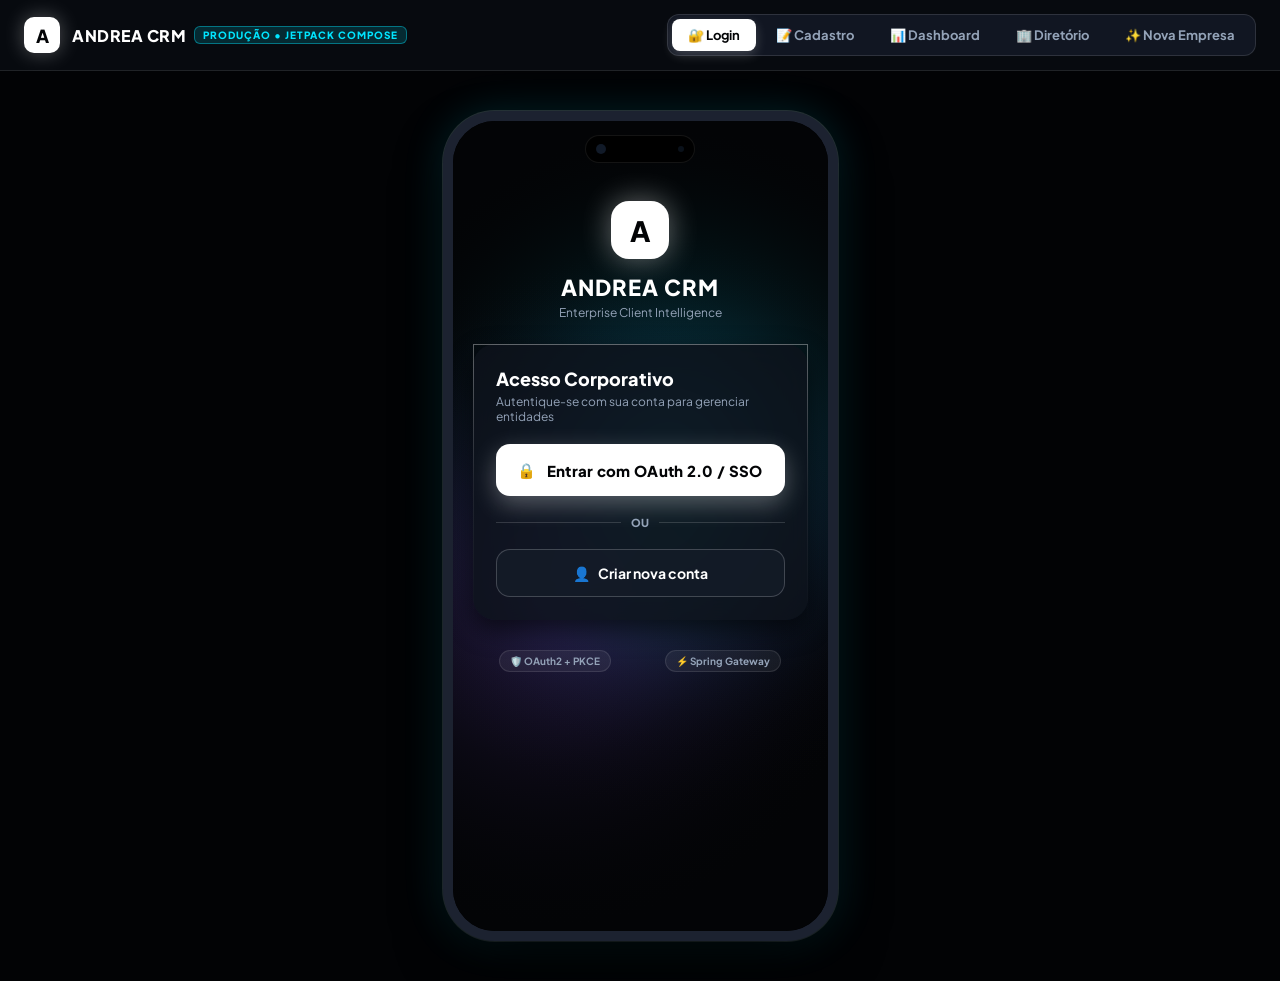
==== web-preview/index.html @ 2efd224f "feat: add automated 1-click backend orchestrators start-backend.bat and start-backend.ps1 and update" ====
<!DOCTYPE html>
<html lang="pt-BR">
<head>
  <meta charset="UTF-8">
  <meta name="viewport" content="width=device-width, initial-scale=1.0">
  <title>Andrea CRM - Live Mobile UI Preview</title>
  <meta name="description" content="Visualizador interativo de alta fidelidade do aplicativo Andrea CRM Android com fundo aurora animado e estética preto e branco.">
  <link rel="preconnect" href="https://fonts.googleapis.com">
  <link rel="preconnect" href="https://fonts.gstatic.com" crossorigin>
  <link href="https://fonts.googleapis.com/css2?family=Plus+Jakarta+Sans:wght@300;400;500;600;700;800&family=JetBrains+Mono:wght@400;500;600&display=swap" rel="stylesheet">
  <style>
    :root {
      --jet-black: #030406;
      --pitch-dark: #080b10;
      --dark-glass: rgba(14, 19, 28, 0.82);
      --dark-glass-elevated: #151c28;
      --dark-glass-highlight: #1f293b;
      
      --pure-white: #ffffff;
      --pearl-white: #f8fafc;
      --silver-muted: #94a3b8;
      --dark-muted: #64748b;
      
      --aurora-cyan: #00e5ff;
      --aurora-violet: #8b5cf6;
      --aurora-indigo: #6366f1;
      --aurora-emerald: #10b981;
      --aurora-rose: #f43f5e;
      --aurora-amber: #f59e0b;
      
      --specular-border: linear-gradient(180deg, rgba(255, 255, 255, 0.35) 0%, rgba(255, 255, 255, 0.08) 50%, transparent 100%);
      --specular-subtle: linear-gradient(180deg, rgba(255, 255, 255, 0.20) 0%, rgba(255, 255, 255, 0.04) 50%, transparent 100%);
    }

    * {
      box-sizing: border-box;
      margin: 0;
      padding: 0;
      font-family: 'Plus Jakarta Sans', sans-serif;
      -webkit-font-smoothing: antialiased;
    }

    body {
      background: #020305;
      color: var(--pure-white);
      min-height: 100vh;
      display: flex;
      flex-direction: column;
      align-items: center;
      justify-content: flex-start;
      overflow-x: hidden;
    }

    /* Top Studio Bar */
    header.studio-header {
      width: 100%;
      background: rgba(8, 11, 16, 0.95);
      backdrop-filter: blur(20px);
      border-bottom: 1px solid rgba(255, 255, 255, 0.1);
      padding: 14px 24px;
      display: flex;
      align-items: center;
      justify-content: space-between;
      position: sticky;
      top: 0;
      z-index: 100;
    }

    .studio-brand {
      display: flex;
      align-items: center;
      gap: 12px;
    }

    .brand-icon {
      width: 36px;
      height: 36px;
      background: var(--pure-white);
      border-radius: 10px;
      display: flex;
      align-items: center;
      justify-content: center;
      color: var(--jet-black);
      font-weight: 900;
      font-size: 18px;
      box-shadow: 0 0 20px rgba(255, 255, 255, 0.3);
    }

    .brand-title {
      font-size: 16px;
      font-weight: 800;
      letter-spacing: 0.5px;
    }

    .brand-badge {
      background: rgba(0, 229, 255, 0.15);
      border: 1px solid rgba(0, 229, 255, 0.4);
      color: var(--aurora-cyan);
      font-size: 10px;
      font-weight: 800;
      padding: 2px 8px;
      border-radius: 6px;
      letter-spacing: 1px;
    }

    /* Screen Selector Navigation */
    .screen-nav {
      display: flex;
      background: #111622;
      border: 1px solid rgba(255, 255, 255, 0.12);
      border-radius: 12px;
      padding: 4px;
      gap: 4px;
    }

    .screen-nav button {
      background: transparent;
      border: none;
      color: var(--silver-muted);
      padding: 8px 16px;
      font-size: 13px;
      font-weight: 700;
      border-radius: 8px;
      cursor: pointer;
      transition: all 0.2s ease;
      display: flex;
      align-items: center;
      gap: 6px;
    }

    .screen-nav button:hover {
      color: var(--pure-white);
      background: rgba(255, 255, 255, 0.05);
    }

    .screen-nav button.active {
      background: var(--pure-white);
      color: var(--jet-black);
      box-shadow: 0 4px 12px rgba(255, 255, 255, 0.2);
    }

    /* Main Showcase Canvas */
    main.stage-container {
      flex: 1;
      width: 100%;
      display: flex;
      align-items: center;
      justify-content: center;
      padding: 40px 20px;
      position: relative;
    }

    /* Phone Device Frame */
    .device-mockup {
      width: 395px;
      height: 830px;
      background: #000000;
      border-radius: 52px;
      border: 10px solid #1c2230;
      box-shadow: 0 25px 60px -15px rgba(0, 0, 0, 0.9), 0 0 0 1px rgba(255, 255, 255, 0.15), 0 0 40px rgba(0, 229, 255, 0.15);
      position: relative;
      overflow: hidden;
      display: flex;
      flex-direction: column;
    }

    /* Dynamic Island Notch */
    .device-notch {
      position: absolute;
      top: 14px;
      left: 50%;
      transform: translateX(-50%);
      width: 110px;
      height: 28px;
      background: #000000;
      border-radius: 20px;
      z-index: 50;
      display: flex;
      align-items: center;
      justify-content: space-between;
      padding: 0 10px;
      border: 1px solid rgba(255, 255, 255, 0.08);
    }

    .notch-camera {
      width: 10px;
      height: 10px;
      border-radius: 50%;
      background: #111a28;
    }

    .notch-sensor {
      width: 6px;
      height: 6px;
      border-radius: 50%;
      background: #0a111a;
    }

    /* Device Canvas Viewport */
    .viewport {
      flex: 1;
      position: relative;
      overflow: hidden;
      display: flex;
      flex-direction: column;
    }

    /* Animated Aurora Background Canvas */
    canvas#aurora-canvas {
      position: absolute;
      top: 0;
      left: 0;
      width: 100%;
      height: 100%;
      z-index: 1;
      pointer-events: none;
    }

    /* App Screens Container */
    .app-screen {
      position: absolute;
      top: 0;
      left: 0;
      width: 100%;
      height: 100%;
      padding: 50px 20px 20px 20px;
      overflow-y: auto;
      z-index: 10;
      display: none;
      flex-direction: column;
      animation: fadeIn 0.3s cubic-bezier(0.16, 1, 0.3, 1);
    }

    .app-screen.active {
      display: flex;
    }

    @keyframes fadeIn {
      from { opacity: 0; transform: scale(0.98); }
      to { opacity: 1; transform: scale(1); }
    }

    /* Custom Glass Cards */
    .luxury-glass-card {
      background: var(--dark-glass);
      backdrop-filter: blur(16px);
      border-radius: 22px;
      border: 1px solid transparent;
      border-image: var(--specular-border) 1;
      border-style: solid;
      border-width: 1px;
      padding: 22px;
      box-shadow: 0 10px 25px rgba(0, 0, 0, 0.6);
      margin-bottom: 16px;
      position: relative;
    }

    /* Modern Buttons */
    .btn-primary {
      width: 100%;
      height: 52px;
      background: var(--pure-white);
      color: var(--jet-black);
      border: none;
      border-radius: 14px;
      font-size: 15px;
      font-weight: 900;
      letter-spacing: 0.3px;
      display: flex;
      align-items: center;
      justify-content: center;
      gap: 10px;
      cursor: pointer;
      box-shadow: 0 8px 25px rgba(255, 255, 255, 0.3);
      transition: all 0.2s ease;
    }

    .btn-primary:hover {
      transform: translateY(-2px);
      box-shadow: 0 12px 30px rgba(255, 255, 255, 0.45);
    }

    .btn-primary:active {
      transform: translateY(1px);
    }

    .btn-outline {
      width: 100%;
      height: 48px;
      background: rgba(21, 28, 40, 0.8);
      color: var(--pure-white);
      border: 1px solid rgba(255, 255, 255, 0.2);
      border-radius: 14px;
      font-size: 14px;
      font-weight: 700;
      display: flex;
      align-items: center;
      justify-content: center;
      gap: 8px;
      cursor: pointer;
      transition: all 0.2s ease;
    }

    .btn-outline:hover {
      background: rgba(30, 40, 58, 0.95);
      border-color: rgba(255, 255, 255, 0.4);
    }

    /* Inputs */
    .input-group {
      margin-bottom: 16px;
      width: 100%;
    }

    .input-label {
      font-size: 12px;
      font-weight: 700;
      color: var(--silver-muted);
      margin-bottom: 6px;
      display: block;
    }

    .input-field {
      width: 100%;
      height: 48px;
      background: rgba(21, 28, 40, 0.9);
      border: 1px solid rgba(255, 255, 255, 0.15);
      border-radius: 12px;
      padding: 0 16px;
      color: var(--pure-white);
      font-size: 14px;
      font-weight: 500;
      outline: none;
      transition: all 0.2s;
    }

    .input-field:focus {
      border-color: var(--pure-white);
      box-shadow: 0 0 15px rgba(255, 255, 255, 0.15);
    }

    /* Live Corporate Pass Hologram */
    .corporate-pass-card {
      background: linear-gradient(135deg, #18202f 0%, #0a0e17 50%, #101724 100%);
      border: 1px solid rgba(255, 255, 255, 0.3);
      border-radius: 22px;
      padding: 22px;
      box-shadow: 0 16px 35px rgba(0, 0, 0, 0.7);
      margin-bottom: 20px;
    }

    .pass-header {
      display: flex;
      justify-content: space-between;
      align-items: center;
      margin-bottom: 18px;
    }

    .pass-avatar {
      width: 38px;
      height: 38px;
      background: var(--pure-white);
      border-radius: 10px;
      display: flex;
      align-items: center;
      justify-content: center;
      color: var(--jet-black);
      font-weight: 900;
      font-size: 18px;
    }

    .pass-tag {
      font-size: 10px;
      font-weight: 900;
      letter-spacing: 1.5px;
      color: var(--pure-white);
    }

    .pass-status {
      font-size: 9px;
      color: var(--aurora-emerald);
      font-weight: 700;
    }

    .pass-name {
      font-size: 20px;
      font-weight: 900;
      color: var(--pure-white);
      margin-bottom: 8px;
      white-space: nowrap;
      overflow: hidden;
      text-overflow: ellipsis;
    }

    .pass-meta {
      display: flex;
      justify-content: space-between;
      font-size: 12px;
      font-family: 'JetBrains Mono', monospace;
      color: var(--silver-muted);
    }

    /* Pipeline Widget */
    .pipeline-bar {
      display: flex;
      gap: 3px;
      height: 8px;
      border-radius: 4px;
      overflow: hidden;
      margin: 12px 0;
    }

    .bar-seg { height: 100%; border-radius: 2px; }
    .seg-1 { flex: 35; background: var(--aurora-cyan); }
    .seg-2 { flex: 25; background: var(--aurora-indigo); }
    .seg-3 { flex: 20; background: var(--aurora-violet); }
    .seg-4 { flex: 20; background: var(--aurora-emerald); }

    /* Activity Chart Bars */
    .chart-row {
      display: flex;
      align-items: flex-end;
      justify-content: space-between;
      height: 60px;
      margin-top: 14px;
    }

    .chart-col {
      display: flex;
      flex-direction: column;
      align-items: center;
      gap: 4px;
      flex: 1;
    }

    .chart-bar {
      width: 18px;
      background: linear-gradient(180deg, rgba(255, 255, 255, 0.5) 0%, rgba(255, 255, 255, 0.12) 100%);
      border-radius: 4px 4px 0 0;
      transition: height 0.4s ease;
    }

    .chart-bar.highlight {
      background: var(--pure-white);
      box-shadow: 0 0 10px rgba(255, 255, 255, 0.4);
    }

    .chart-day {
      font-size: 10px;
      color: var(--silver-muted);
    }

    /* Company List Card Item */
    .company-card-item {
      background: var(--dark-glass);
      border: 1px solid rgba(255, 255, 255, 0.18);
      border-radius: 18px;
      padding: 16px;
      margin-bottom: 12px;
      display: flex;
      align-items: flex-start;
      gap: 14px;
      cursor: pointer;
      transition: all 0.2s ease;
    }

    .company-card-item:hover {
      border-color: var(--pure-white);
      transform: translateY(-2px);
    }

    .company-avatar-box {
      width: 44px;
      height: 44px;
      background: var(--pure-white);
      border-radius: 12px;
      display: flex;
      align-items: center;
      justify-content: center;
      color: var(--jet-black);
      font-weight: 900;
      font-size: 18px;
      flex-shrink: 0;
    }

    .company-info { flex: 1; }
    .company-name { font-size: 15px; font-weight: 800; color: var(--pure-white); margin-bottom: 4px; display: flex; align-items: center; gap: 6px; }
    .status-dot { width: 7px; height: 7px; background: var(--aurora-emerald); border-radius: 50%; display: inline-block; box-shadow: 0 0 6px var(--aurora-emerald); }
    .category-chip { display: inline-block; background: #1a2233; border: 1px solid rgba(255, 255, 255, 0.15); color: var(--pure-white); font-size: 11px; font-weight: 700; padding: 2px 8px; border-radius: 6px; margin-bottom: 6px; }
    .company-meta-line { font-size: 12px; color: var(--silver-muted); display: flex; align-items: center; gap: 6px; margin-top: 2px; }

    /* Category Filter Chips Ribbon */
    .chips-ribbon {
      display: flex;
      gap: 8px;
      overflow-x: auto;
      padding-bottom: 8px;
      margin-bottom: 14px;
      scrollbar-width: none;
    }

    .chips-ribbon::-webkit-scrollbar { display: none; }

    .filter-chip {
      background: rgba(21, 28, 40, 0.85);
      border: 1px solid rgba(255, 255, 255, 0.15);
      color: var(--pure-white);
      padding: 6px 14px;
      border-radius: 10px;
      font-size: 12px;
      font-weight: 700;
      white-space: nowrap;
      cursor: pointer;
      transition: all 0.2s;
    }

    .filter-chip.active {
      background: var(--pure-white);
      color: var(--jet-black);
      border-color: var(--pure-white);
      font-weight: 900;
    }

    /* Floating Extended FAB */
    .extended-fab {
      position: absolute;
      bottom: 24px;
      right: 20px;
      background: var(--pure-white);
      color: var(--jet-black);
      border: 1px solid var(--pure-white);
      border-radius: 20px;
      padding: 12px 20px;
      font-size: 14px;
      font-weight: 900;
      display: flex;
      align-items: center;
      gap: 8px;
      box-shadow: 0 10px 25px rgba(255, 255, 255, 0.4);
      cursor: pointer;
      z-index: 40;
      transition: all 0.2s ease;
    }

    .extended-fab:hover {
      transform: scale(1.04);
      box-shadow: 0 14px 30px rgba(255, 255, 255, 0.55);
    }
  </style>
</head>
<body>

  <!-- Top Studio Bar -->
  <header class="studio-header">
    <div class="studio-brand">
      <div class="brand-icon">A</div>
      <div>
        <div style="display: flex; align-items: center; gap: 8px;">
          <h1 class="brand-title">ANDREA CRM</h1>
          <span class="brand-badge">PRODUÇÃO • JETPACK COMPOSE</span>
        </div>
      </div>
    </div>

    <!-- Screen Navigation Switcher -->
    <nav class="screen-nav" aria-label="Seletor de Telas">
      <button class="active" onclick="switchScreen('login')">🔐 Login</button>
      <button onclick="switchScreen('register')">📝 Cadastro</button>
      <button onclick="switchScreen('home')">📊 Dashboard</button>
      <button onclick="switchScreen('companies')">🏢 Diretório</button>
      <button onclick="switchScreen('form')">✨ Nova Empresa</button>
    </nav>
  </header>

  <!-- Main Stage with Device Mockup -->
  <main class="stage-container">
    <div class="device-mockup">
      <!-- Notch -->
      <div class="device-notch">
        <div class="notch-camera"></div>
        <div class="notch-sensor"></div>
      </div>

      <!-- Viewport with Animated Aurora -->
      <div class="viewport">
        <!-- Live WebGL/Canvas Aurora -->
        <canvas id="aurora-canvas"></canvas>

        <!-- Screen 1: Login -->
        <div id="screen-login" class="app-screen active">
          <div style="text-align: center; margin: 30px 0 24px 0;">
            <div style="width: 58px; height: 58px; background: var(--pure-white); border-radius: 18px; margin: 0 auto 14px; display: flex; align-items: center; justify-content: center; color: var(--jet-black); font-size: 28px; font-weight: 900; box-shadow: 0 0 30px rgba(255,255,255,0.4);">A</div>
            <h2 style="font-size: 22px; font-weight: 900; letter-spacing: 1px;">ANDREA CRM</h2>
            <p style="font-size: 12px; color: var(--silver-muted); margin-top: 4px;">Enterprise Client Intelligence</p>
          </div>

          <div class="luxury-glass-card">
            <h3 style="font-size: 18px; font-weight: 900; margin-bottom: 4px;">Acesso Corporativo</h3>
            <p style="font-size: 12px; color: var(--silver-muted); margin-bottom: 20px;">Autentique-se com sua conta para gerenciar entidades</p>

            <button class="btn-primary" onclick="switchScreen('home')">
              <span>🔒</span> Entrar com OAuth 2.0 / SSO
            </button>

            <div style="display: flex; align-items: center; gap: 10px; margin: 20px 0;">
              <div style="flex: 1; height: 1px; background: rgba(255,255,255,0.15);"></div>
              <span style="font-size: 11px; color: var(--silver-muted); font-weight: 800;">OU</span>
              <div style="flex: 1; height: 1px; background: rgba(255,255,255,0.15);"></div>
            </div>

            <button class="btn-outline" onclick="switchScreen('register')">
              <span>👤</span> Criar nova conta
            </button>
          </div>

          <div style="display: flex; justify-content: space-around; margin-top: 14px;">
            <span style="font-size: 10px; font-weight: 700; color: var(--silver-muted); background: rgba(255,255,255,0.06); padding: 4px 10px; border-radius: 20px; border: 1px solid rgba(255,255,255,0.1);">🛡️ OAuth2 + PKCE</span>
            <span style="font-size: 10px; font-weight: 700; color: var(--silver-muted); background: rgba(255,255,255,0.06); padding: 4px 10px; border-radius: 20px; border: 1px solid rgba(255,255,255,0.1);">⚡ Spring Gateway</span>
          </div>
        </div>

        <!-- Screen 2: Register -->
        <div id="screen-register" class="app-screen">
          <button onclick="switchScreen('login')" style="background: none; border: none; color: var(--pure-white); font-size: 14px; font-weight: 700; cursor: pointer; margin-bottom: 12px; display: flex; align-items: center; gap: 6px;">
            ← Voltar ao Login
          </button>

          <div class="luxury-glass-card">
            <h3 style="font-size: 18px; font-weight: 900; margin-bottom: 4px;">Criar Nova Conta</h3>
            <p style="font-size: 12px; color: var(--silver-muted); margin-bottom: 20px;">Informe seus dados de acesso corporativo</p>

            <div class="input-group">
              <label class="input-label">E-MAIL CORPORATIVO</label>
              <input type="email" class="input-field" placeholder="nome@empresa.com.br" value="diretor@andrea.com">
            </div>

            <div class="input-group">
              <label class="input-label">SENHA</label>
              <input type="password" class="input-field" placeholder="••••••••" value="password123">
            </div>

            <div class="input-group">
              <label class="input-label">CONFIRMAR SENHA</label>
              <input type="password" class="input-field" placeholder="••••••••" value="password123">
            </div>

            <button class="btn-primary" style="margin-top: 10px;" onclick="switchScreen('home')">
              <span>✓</span> Concluir Cadastro
            </button>
          </div>
        </div>

        <!-- Screen 3: Home / Dashboard -->
        <div id="screen-home" class="app-screen">
          <div style="display: flex; justify-content: space-between; align-items: center; margin-bottom: 18px;">
            <div style="background: rgba(21, 28, 40, 0.9); border: 1px solid rgba(255,255,255,0.25); padding: 5px 12px; border-radius: 10px; display: flex; align-items: center; gap: 8px;">
              <span class="status-dot"></span>
              <span style="font-size: 11px; font-weight: 900; letter-spacing: 1px;">ANDREA CRM • COMMAND</span>
            </div>
            <button onclick="switchScreen('login')" style="background: none; border: none; color: var(--aurora-rose); font-size: 16px; cursor: pointer;">🚪</button>
          </div>

          <div style="display: flex; justify-content: space-between; align-items: center; margin-bottom: 16px;">
            <div>
              <h2 style="font-size: 22px; font-weight: 900;">Painel Executivo</h2>
              <p style="font-size: 12px; color: var(--silver-muted);">Gestão de pipeline e clientes corporativos</p>
            </div>
            <div style="width: 44px; height: 44px; background: var(--pure-white); border-radius: 50%; display: flex; align-items: center; justify-content: center; color: var(--jet-black); font-weight: 900; font-size: 18px; box-shadow: 0 4px 15px rgba(255,255,255,0.3);">H</div>
          </div>

          <!-- Pipeline Card -->
          <div class="luxury-glass-card">
            <div style="display: flex; justify-content: space-between; align-items: center;">
              <span style="font-size: 11px; font-weight: 900; letter-spacing: 1.5px;">PIPELINE DE VENDAS</span>
              <span style="background: rgba(16, 185, 129, 0.15); border: 1px solid rgba(16, 185, 129, 0.4); color: var(--aurora-emerald); font-size: 11px; font-weight: 900; padding: 2px 8px; border-radius: 20px;">12 ativas</span>
            </div>

            <div class="pipeline-bar">
              <div class="bar-seg seg-1"></div>
              <div class="bar-seg seg-2"></div>
              <div class="bar-seg seg-3"></div>
              <div class="bar-seg seg-4"></div>
            </div>

            <div style="display: flex; justify-content: space-between; font-size: 10px; color: var(--silver-muted);">
              <span>● Leads</span>
              <span>● Propostas</span>
              <span>● Negociação</span>
              <span>● Fechado</span>
            </div>
          </div>

          <!-- Weekly Activity Chart -->
          <div class="luxury-glass-card">
            <div style="display: flex; justify-content: space-between; align-items: center;">
              <span style="font-size: 11px; font-weight: 900; letter-spacing: 1.5px;">ATIVIDADE EM TEMPO REAL</span>
              <span style="color: var(--aurora-emerald); font-size: 11px; font-weight: 800;">+28% esta semana</span>
            </div>

            <div class="chart-row">
              <div class="chart-col"><div class="chart-bar" style="height: 18px;"></div><span class="chart-day">Seg</span></div>
              <div class="chart-col"><div class="chart-bar" style="height: 32px;"></div><span class="chart-day">Ter</span></div>
              <div class="chart-col"><div class="chart-bar" style="height: 24px;"></div><span class="chart-day">Qua</span></div>
              <div class="chart-col"><div class="chart-bar" style="height: 44px;"></div><span class="chart-day">Qui</span></div>
              <div class="chart-col"><div class="chart-bar" style="height: 28px;"></div><span class="chart-day">Sex</span></div>
              <div class="chart-col"><div class="chart-bar" style="height: 38px;"></div><span class="chart-day">Sab</span></div>
              <div class="chart-col"><div class="chart-bar highlight" style="height: 48px;"></div><span class="chart-day">Dom</span></div>
            </div>
          </div>

          <!-- Primary Direct Access -->
          <button class="btn-primary" style="margin: 6px 0 16px 0;" onclick="switchScreen('companies')">
            <span>🏢</span> Acessar Diretório de Empresas
          </button>
        </div>

        <!-- Screen 4: Companies Directory -->
        <div id="screen-companies" class="app-screen">
          <div style="display: flex; justify-content: space-between; align-items: center; margin-bottom: 12px;">
            <button onclick="switchScreen('home')" style="background: none; border: none; color: var(--pure-white); font-size: 16px; cursor: pointer;">←</button>
            <h2 style="font-size: 18px; font-weight: 900;">Diretório de Contas</h2>
            <span style="background: var(--pure-white); color: var(--jet-black); font-size: 10px; font-weight: 900; padding: 3px 8px; border-radius: 6px;">4 ENTIDADES</span>
          </div>

          <input type="text" id="search-input" class="input-field" placeholder="Buscar por razão social ou setor..." onkeyup="filterCompanies(this.value)" style="margin-bottom: 12px;">

          <!-- Category Chips Ribbon -->
          <div class="chips-ribbon">
            <button class="filter-chip active" onclick="setCategory(this, 'Todas')">Todas</button>
            <button class="filter-chip" onclick="setCategory(this, 'Tecnologia')">Tecnologia</button>
            <button class="filter-chip" onclick="setCategory(this, 'Financeiro')">Financeiro</button>
            <button class="filter-chip" onclick="setCategory(this, 'Saúde')">Saúde</button>
            <button class="filter-chip" onclick="setCategory(this, 'Consultoria')">Consultoria</button>
          </div>

          <!-- List Container -->
          <div id="companies-list" style="padding-bottom: 70px;">
            <!-- Rendered by JS -->
          </div>

          <button class="extended-fab" onclick="switchScreen('form')">
            <span>+</span> Nova Empresa
          </button>
        </div>

        <!-- Screen 5: Create / Edit Company Form -->
        <div id="screen-form" class="app-screen">
          <div style="display: flex; justify-content: space-between; align-items: center; margin-bottom: 16px;">
            <button onclick="switchScreen('companies')" style="background: none; border: none; color: var(--pure-white); font-size: 16px; cursor: pointer;">←</button>
            <h2 style="font-size: 18px; font-weight: 900;">Nova Entidade</h2>
            <div style="width: 20px;"></div>
          </div>

          <!-- Live Hologram Pass -->
          <div class="corporate-pass-card">
            <div class="pass-header">
              <div style="display: flex; align-items: center; gap: 10px;">
                <div class="pass-avatar" id="live-avatar">A</div>
                <div>
                  <div class="pass-tag">CORPORATE PASS</div>
                  <div class="pass-status">● ENTIDADE AUTENTICADA</div>
                </div>
              </div>
              <span style="font-size: 20px; color: var(--pure-white);">✓</span>
            </div>

            <div class="pass-name" id="live-name">Acme Inovações Globais</div>
            <div class="pass-meta">
              <span id="live-cnpj">CNPJ: 12.345.678/0001-99</span>
              <span id="live-area" style="background: rgba(255,255,255,0.15); padding: 2px 8px; border-radius: 4px; color: var(--pure-white);">Tecnologia</span>
            </div>
          </div>

          <!-- Form Fields -->
          <div class="luxury-glass-card">
            <div class="input-group">
              <label class="input-label">RAZÃO SOCIAL *</label>
              <input type="text" id="form-name" class="input-field" value="Acme Inovações Globais" oninput="updateLivePass()">
            </div>

            <div class="input-group">
              <label class="input-label">CNPJ (OPCIONAL)</label>
              <input type="text" id="form-cnpj" class="input-field" value="12.345.678/0001-99" oninput="updateLivePass()">
            </div>

            <div class="input-group">
              <label class="input-label">ÁREA DE ATUAÇÃO</label>
              <input type="text" id="form-area" class="input-field" value="Tecnologia" oninput="updateLivePass()">
            </div>

            <div class="input-group">
              <label class="input-label">E-MAIL CORPORATIVO</label>
              <input type="email" id="form-email" class="input-field" value="enterprise@acme.com">
            </div>

            <div class="input-group">
              <label class="input-label">TELEFONE</label>
              <input type="tel" id="form-phone" class="input-field" value="(11) 9988-7766">
            </div>

            <button class="btn-primary" style="margin-top: 10px;" onclick="saveCompany()">
              <span>✓</span> Cadastrar Empresa
            </button>
          </div>
        </div>

      </div>
    </div>
  </main>

  <script>
    // Mock Data
    let companies = [
      { id: 1, name: "Acme Inovações Corporativas", area: "Tecnologia", email: "contato@acme.com", phone: "(11) 9988-7766" },
      { id: 2, name: "Beta Capital Asset Management", area: "Financeiro", email: "invest@betacapital.com", phone: "(11) 3322-1100" },
      { id: 3, name: "Gamma Health Solutions", area: "Saúde", email: "atendimento@gammasaude.com.br", phone: "(11) 94433-2211" },
      { id: 4, name: "Delta Strategic Advisory", area: "Consultoria", email: "projetos@deltaconsultoria.com", phone: "(11) 91122-3344" }
    ];

    let currentCategory = "Todas";

    function renderCompanies() {
      const container = document.getElementById('companies-list');
      const query = document.getElementById('search-input') ? document.getElementById('search-input').value.toLowerCase() : '';
      
      const filtered = companies.filter(c => {
        const matchesQuery = !query || c.name.toLowerCase().includes(query) || (c.area && c.area.toLowerCase().includes(query));
        const matchesCat = currentCategory === "Todas" || (c.area && c.area.toLowerCase() === currentCategory.toLowerCase());
        return matchesQuery && matchesCat;
      });

      if (filtered.length === 0) {
        container.innerHTML = `
          <div style="text-align: center; padding: 40px 20px; color: var(--silver-muted);">
            <div style="font-size: 32px; margin-bottom: 10px;">🔍</div>
            <div style="font-weight: 800; color: var(--pure-white);">Nenhuma entidade encontrada</div>
            <div style="font-size: 12px; margin-top: 4px;">Tente ajustar o termo de pesquisa</div>
          </div>
        `;
        return;
      }

      container.innerHTML = filtered.map(c => `
        <div class="company-card-item" onclick="editCompany(${c.id})">
          <div class="company-avatar-box">${c.name.charAt(0).toUpperCase()}</div>
          <div class="company-info">
            <div class="company-name">
              <span>${c.name}</span>
              <span class="status-dot"></span>
            </div>
            ${c.area ? `<span class="category-chip">${c.area}</span>` : ''}
            ${c.email ? `<div class="company-meta-line">✉️ ${c.email}</div>` : ''}
            ${c.phone ? `<div class="company-meta-line">📞 ${c.phone}</div>` : ''}
          </div>
        </div>
      `).join('');
    }

    function switchScreen(screenName) {
      document.querySelectorAll('.app-screen').forEach(s => s.classList.remove('active'));
      const target = document.getElementById('screen-' + screenName);
      if (target) target.classList.add('active');

      document.querySelectorAll('.screen-nav button').forEach(b => {
        b.classList.remove('active');
        if (b.innerText.toLowerCase().includes(screenName)) b.classList.add('active');
      });

      if (screenName === 'companies') renderCompanies();
    }

    function setCategory(el, category) {
      document.querySelectorAll('.filter-chip').forEach(c => c.classList.remove('active'));
      el.classList.add('active');
      currentCategory = category;
      renderCompanies();
    }

    function filterCompanies(val) {
      renderCompanies();
    }

    function updateLivePass() {
      const name = document.getElementById('form-name').value || "Nome da Empresa";
      const cnpj = document.getElementById('form-cnpj').value || "Não informado";
      const area = document.getElementById('form-area').value || "Geral";

      document.getElementById('live-name').innerText = name;
      document.getElementById('live-avatar').innerText = name.charAt(0).toUpperCase();
      document.getElementById('live-cnpj').innerText = "CNPJ: " + cnpj;
      document.getElementById('live-area').innerText = area;
    }

    function saveCompany() {
      const name = document.getElementById('form-name').value;
      const area = document.getElementById('form-area').value;
      const email = document.getElementById('form-email').value;
      const phone = document.getElementById('form-phone').value;

      if (!name) return alert('Por favor informe a razão social');

      companies.unshift({
        id: Date.now(),
        name,
        area,
        email,
        phone
      });

      switchScreen('companies');
    }

    // --- GPU Aurora Canvas Shader Animation ---
    const canvas = document.getElementById('aurora-canvas');
    const ctx = canvas.getContext('2d');

    function resizeCanvas() {
      canvas.width = canvas.parentElement.offsetWidth;
      canvas.height = canvas.parentElement.offsetHeight;
    }
    window.addEventListener('resize', resizeCanvas);
    resizeCanvas();

    let time = 0;
    function renderAurora() {
      time += 0.008;
      const w = canvas.width;
      const h = canvas.height;

      ctx.fillStyle = '#030406';
      ctx.fillRect(0, 0, w, h);

      // Orb 1: Cyan
      const x1 = w * (0.2 + 0.6 * (Math.sin(time) * 0.5 + 0.5));
      const y1 = h * (0.15 + 0.25 * (Math.cos(time * 0.8) * 0.5 + 0.5));
      const grad1 = ctx.createRadialGradient(x1, y1, 0, x1, y1, w * 0.85);
      grad1.addColorStop(0, 'rgba(0, 229, 255, 0.24)');
      grad1.addColorStop(0.5, 'rgba(0, 229, 255, 0.08)');
      grad1.addColorStop(1, 'transparent');
      ctx.fillStyle = grad1;
      ctx.beginPath();
      ctx.arc(x1, y1, w * 0.85, 0, Math.PI * 2);
      ctx.fill();

      // Orb 2: Violet
      const x2 = w * (0.8 - 0.55 * (Math.cos(time * 0.7) * 0.5 + 0.5));
      const y2 = h * (0.4 + 0.3 * (Math.sin(time * 0.9) * 0.5 + 0.5));
      const grad2 = ctx.createRadialGradient(x2, y2, 0, x2, y2, w * 0.9);
      grad2.addColorStop(0, 'rgba(139, 92, 246, 0.22)');
      grad2.addColorStop(0.5, 'rgba(139, 92, 246, 0.06)');
      grad2.addColorStop(1, 'transparent');
      ctx.fillStyle = grad2;
      ctx.beginPath();
      ctx.arc(x2, y2, w * 0.9, 0, Math.PI * 2);
      ctx.fill();

      // Orb 3: Emerald
      const x3 = w * (0.3 + 0.45 * (Math.sin(time * 0.6) * 0.5 + 0.5));
      const y3 = h * (0.75 - 0.25 * (Math.cos(time * 0.5) * 0.5 + 0.5));
      const grad3 = ctx.createRadialGradient(x3, y3, 0, x3, y3, w * 0.8);
      grad3.addColorStop(0, 'rgba(16, 185, 129, 0.18)');
      grad3.addColorStop(0.5, 'rgba(99, 102, 241, 0.06)');
      grad3.addColorStop(1, 'transparent');
      ctx.fillStyle = grad3;
      ctx.beginPath();
      ctx.arc(x3, y3, w * 0.8, 0, Math.PI * 2);
      ctx.fill();

      requestAnimationFrame(renderAurora);
    }
    renderAurora();
    renderCompanies();
  </script>
</body>
</html>
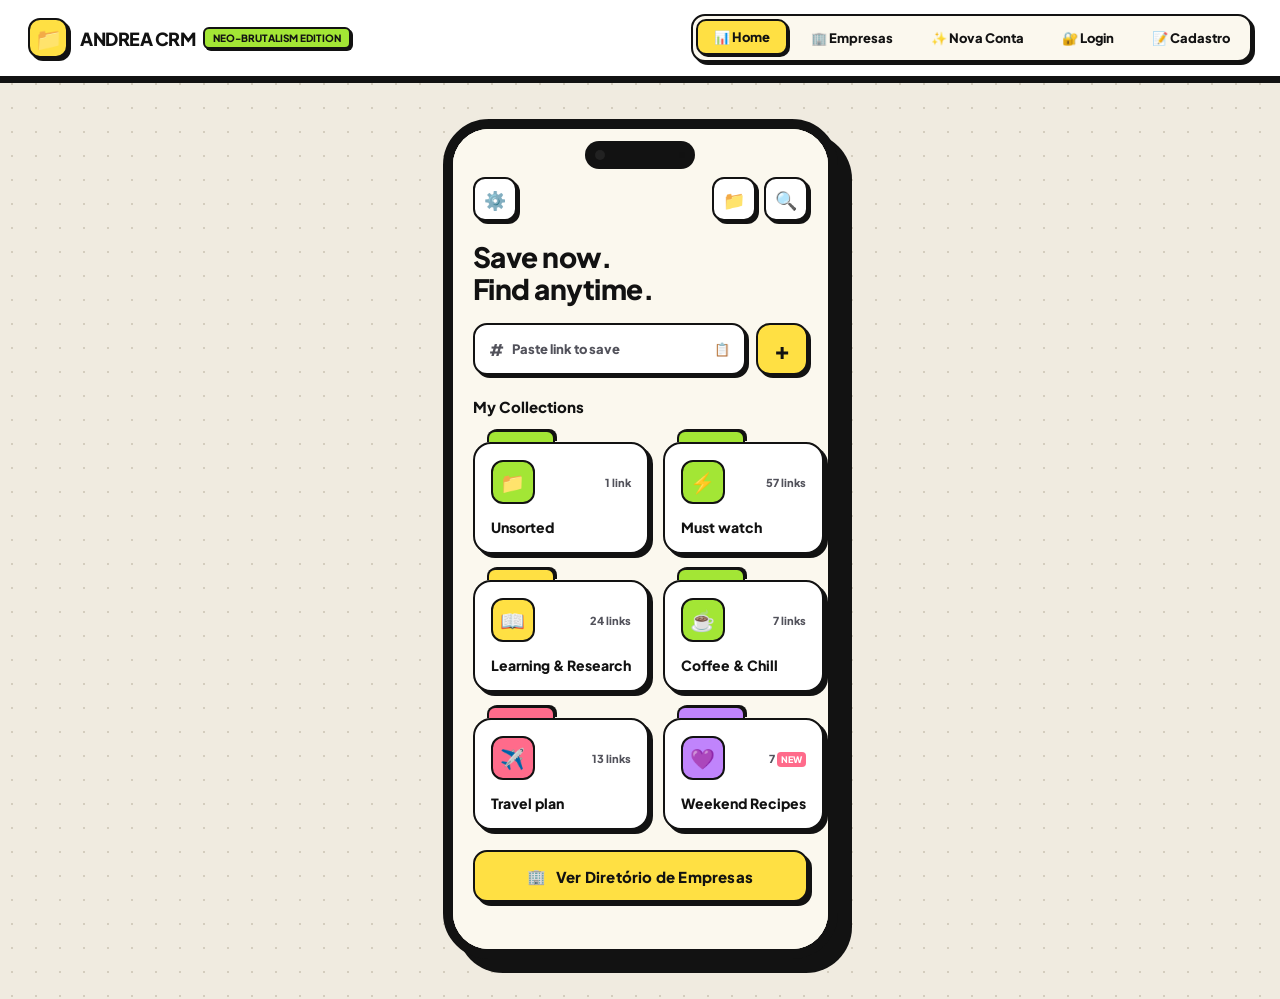
==== commit 5b207a49: "feat(ui): implement complete Neo-Brutalist pop aesthetic with bento folder cards, 2.5dp black border" ====
--- a/web-preview/index.html
+++ b/web-preview/index.html
@@ -3,33 +3,24 @@
 <head>
   <meta charset="UTF-8">
   <meta name="viewport" content="width=device-width, initial-scale=1.0">
-  <title>Andrea CRM - Live Mobile UI Preview</title>
-  <meta name="description" content="Visualizador interativo de alta fidelidade do aplicativo Andrea CRM Android com fundo aurora animado e estética preto e branco.">
+  <title>Andrea CRM - Neo-Brutalist UI Preview</title>
+  <meta name="description" content="Visualizador interativo Neo-Brutalist do Andrea CRM com bento folder cards, bordas pretas grossas e sombras duras.">
   <link rel="preconnect" href="https://fonts.googleapis.com">
   <link rel="preconnect" href="https://fonts.gstatic.com" crossorigin>
-  <link href="https://fonts.googleapis.com/css2?family=Plus+Jakarta+Sans:wght@300;400;500;600;700;800&family=JetBrains+Mono:wght@400;500;600&display=swap" rel="stylesheet">
+  <link href="https://fonts.googleapis.com/css2?family=Plus+Jakarta+Sans:wght@400;600;700;800;900&family=JetBrains+Mono:wght@700&display=swap" rel="stylesheet">
   <style>
     :root {
-      --jet-black: #030406;
-      --pitch-dark: #080b10;
-      --dark-glass: rgba(14, 19, 28, 0.82);
-      --dark-glass-elevated: #151c28;
-      --dark-glass-highlight: #1f293b;
-      
-      --pure-white: #ffffff;
-      --pearl-white: #f8fafc;
-      --silver-muted: #94a3b8;
-      --dark-muted: #64748b;
-      
-      --aurora-cyan: #00e5ff;
-      --aurora-violet: #8b5cf6;
-      --aurora-indigo: #6366f1;
-      --aurora-emerald: #10b981;
-      --aurora-rose: #f43f5e;
-      --aurora-amber: #f59e0b;
-      
-      --specular-border: linear-gradient(180deg, rgba(255, 255, 255, 0.35) 0%, rgba(255, 255, 255, 0.08) 50%, transparent 100%);
-      --specular-subtle: linear-gradient(180deg, rgba(255, 255, 255, 0.20) 0%, rgba(255, 255, 255, 0.04) 50%, transparent 100%);
+      --neo-bg: #fbf8ee;
+      --neo-card: #ffffff;
+      --neo-black: #121212;
+      --neo-yellow: #ffe043;
+      --neo-lime: #a3e635;
+      --neo-pink: #ff6b8b;
+      --neo-purple: #c084fc;
+      --neo-cyan: #38bdf8;
+      --neo-orange: #fb923c;
+      --neo-emerald: #34d399;
+      --neo-muted: #52525b;
     }
 
     * {
@@ -41,26 +32,26 @@
     }
 
     body {
-      background: #020305;
-      color: var(--pure-white);
+      background: #f0ebe0;
+      background-image: radial-gradient(#d4cdbe 1.5px, transparent 1.5px);
+      background-size: 24px 24px;
+      color: var(--neo-black);
       min-height: 100vh;
       display: flex;
       flex-direction: column;
       align-items: center;
-      justify-content: flex-start;
-      overflow-x: hidden;
     }
 
     /* Top Studio Bar */
     header.studio-header {
       width: 100%;
-      background: rgba(8, 11, 16, 0.95);
-      backdrop-filter: blur(20px);
-      border-bottom: 1px solid rgba(255, 255, 255, 0.1);
-      padding: 14px 24px;
+      background: var(--neo-card);
+      border-bottom: 3px solid var(--neo-black);
+      padding: 14px 28px;
       display: flex;
       align-items: center;
       justify-content: space-between;
+      box-shadow: 0 4px 0 var(--neo-black);
       position: sticky;
       top: 0;
       z-index: 100;
@@ -73,70 +64,65 @@
     }
 
     .brand-icon {
-      width: 36px;
-      height: 36px;
-      background: var(--pure-white);
-      border-radius: 10px;
+      width: 40px;
+      height: 40px;
+      background: var(--neo-yellow);
+      border: 2.5px solid var(--neo-black);
+      border-radius: 12px;
       display: flex;
       align-items: center;
       justify-content: center;
-      color: var(--jet-black);
+      color: var(--neo-black);
       font-weight: 900;
+      font-size: 22px;
+      box-shadow: 3px 3px 0 var(--neo-black);
+    }
+
+    .brand-title {
       font-size: 18px;
-      box-shadow: 0 0 20px rgba(255, 255, 255, 0.3);
-    }
-
-    .brand-title {
-      font-size: 16px;
-      font-weight: 800;
-      letter-spacing: 0.5px;
+      font-weight: 900;
+      letter-spacing: -0.5px;
     }
 
     .brand-badge {
-      background: rgba(0, 229, 255, 0.15);
-      border: 1px solid rgba(0, 229, 255, 0.4);
-      color: var(--aurora-cyan);
+      background: var(--neo-lime);
+      border: 2px solid var(--neo-black);
+      color: var(--neo-black);
       font-size: 10px;
-      font-weight: 800;
-      padding: 2px 8px;
+      font-weight: 900;
+      padding: 3px 8px;
       border-radius: 6px;
-      letter-spacing: 1px;
+      box-shadow: 2px 2px 0 var(--neo-black);
     }
 
     /* Screen Selector Navigation */
     .screen-nav {
       display: flex;
-      background: #111622;
-      border: 1px solid rgba(255, 255, 255, 0.12);
-      border-radius: 12px;
+      background: var(--neo-bg);
+      border: 2.5px solid var(--neo-black);
+      border-radius: 14px;
       padding: 4px;
-      gap: 4px;
+      gap: 6px;
+      box-shadow: 3px 3px 0 var(--neo-black);
     }
 
     .screen-nav button {
       background: transparent;
       border: none;
-      color: var(--silver-muted);
+      color: var(--neo-black);
       padding: 8px 16px;
       font-size: 13px;
-      font-weight: 700;
-      border-radius: 8px;
+      font-weight: 800;
+      border-radius: 10px;
       cursor: pointer;
-      transition: all 0.2s ease;
-      display: flex;
-      align-items: center;
-      gap: 6px;
-    }
-
-    .screen-nav button:hover {
-      color: var(--pure-white);
-      background: rgba(255, 255, 255, 0.05);
+      transition: all 0.15s ease;
     }
 
     .screen-nav button.active {
-      background: var(--pure-white);
-      color: var(--jet-black);
-      box-shadow: 0 4px 12px rgba(255, 255, 255, 0.2);
+      background: var(--neo-yellow);
+      border: 2px solid var(--neo-black);
+      box-shadow: 2px 2px 0 var(--neo-black);
+      transform: translate(-1px, -1px);
     }
 
     /* Main Showcase Canvas */
@@ -147,17 +133,16 @@
       align-items: center;
       justify-content: center;
       padding: 40px 20px;
-      position: relative;
     }
 
     /* Phone Device Frame */
     .device-mockup {
       width: 395px;
-      height: 830px;
-      background: #000000;
-      border-radius: 52px;
-      border: 10px solid #1c2230;
-      box-shadow: 0 25px 60px -15px rgba(0, 0, 0, 0.9), 0 0 0 1px rgba(255, 255, 255, 0.15), 0 0 40px rgba(0, 229, 255, 0.15);
+      height: 840px;
+      background: var(--neo-bg);
+      border-radius: 46px;
+      border: 10px solid var(--neo-black);
+      box-shadow: 14px 14px 0 var(--neo-black);
       position: relative;
       overflow: hidden;
       display: flex;
@@ -167,34 +152,22 @@
     /* Dynamic Island Notch */
     .device-notch {
       position: absolute;
-      top: 14px;
+      top: 12px;
       left: 50%;
       transform: translateX(-50%);
       width: 110px;
       height: 28px;
-      background: #000000;
+      background: var(--neo-black);
       border-radius: 20px;
       z-index: 50;
       display: flex;
       align-items: center;
       justify-content: space-between;
       padding: 0 10px;
-      border: 1px solid rgba(255, 255, 255, 0.08);
-    }
-
-    .notch-camera {
-      width: 10px;
-      height: 10px;
-      border-radius: 50%;
-      background: #111a28;
-    }
-
-    .notch-sensor {
-      width: 6px;
-      height: 6px;
-      border-radius: 50%;
-      background: #0a111a;
-    }
+    }
+
+    .notch-camera { width: 10px; height: 10px; border-radius: 50%; background: #222; }
+    .notch-sensor { width: 6px; height: 6px; border-radius: 50%; background: #111; }
 
     /* Device Canvas Viewport */
     .viewport {
@@ -203,17 +176,7 @@
       overflow: hidden;
       display: flex;
       flex-direction: column;
-    }
-
-    /* Animated Aurora Background Canvas */
-    canvas#aurora-canvas {
-      position: absolute;
-      top: 0;
-      left: 0;
-      width: 100%;
-      height: 100%;
-      z-index: 1;
-      pointer-events: none;
+      background: var(--neo-bg);
     }
 
     /* App Screens Container */
@@ -223,328 +186,272 @@
       left: 0;
       width: 100%;
       height: 100%;
-      padding: 50px 20px 20px 20px;
+      padding: 48px 20px 20px 20px;
       overflow-y: auto;
       z-index: 10;
       display: none;
       flex-direction: column;
-      animation: fadeIn 0.3s cubic-bezier(0.16, 1, 0.3, 1);
+      background: var(--neo-bg);
     }
 
     .app-screen.active {
       display: flex;
     }
 
-    @keyframes fadeIn {
-      from { opacity: 0; transform: scale(0.98); }
-      to { opacity: 1; transform: scale(1); }
-    }
-
-    /* Custom Glass Cards */
-    .luxury-glass-card {
-      background: var(--dark-glass);
-      backdrop-filter: blur(16px);
-      border-radius: 22px;
-      border: 1px solid transparent;
-      border-image: var(--specular-border) 1;
-      border-style: solid;
-      border-width: 1px;
-      padding: 22px;
-      box-shadow: 0 10px 25px rgba(0, 0, 0, 0.6);
-      margin-bottom: 16px;
-      position: relative;
-    }
-
-    /* Modern Buttons */
-    .btn-primary {
+    /* Neo Buttons */
+    .btn-neo-yellow {
       width: 100%;
       height: 52px;
-      background: var(--pure-white);
-      color: var(--jet-black);
-      border: none;
+      background: var(--neo-yellow);
+      color: var(--neo-black);
+      border: 2.5px solid var(--neo-black);
       border-radius: 14px;
       font-size: 15px;
       font-weight: 900;
-      letter-spacing: 0.3px;
+      letter-spacing: 0.2px;
       display: flex;
       align-items: center;
       justify-content: center;
       gap: 10px;
       cursor: pointer;
-      box-shadow: 0 8px 25px rgba(255, 255, 255, 0.3);
-      transition: all 0.2s ease;
-    }
-
-    .btn-primary:hover {
-      transform: translateY(-2px);
-      box-shadow: 0 12px 30px rgba(255, 255, 255, 0.45);
-    }
-
-    .btn-primary:active {
-      transform: translateY(1px);
-    }
-
-    .btn-outline {
+      box-shadow: 4px 4px 0 var(--neo-black);
+      transition: all 0.1s ease;
+    }
+
+    .btn-neo-yellow:hover {
+      transform: translate(-2px, -2px);
+      box-shadow: 6px 6px 0 var(--neo-black);
+    }
+
+    .btn-neo-yellow:active {
+      transform: translate(2px, 2px);
+      box-shadow: 2px 2px 0 var(--neo-black);
+    }
+
+    .btn-neo-white {
       width: 100%;
       height: 48px;
-      background: rgba(21, 28, 40, 0.8);
-      color: var(--pure-white);
-      border: 1px solid rgba(255, 255, 255, 0.2);
+      background: var(--neo-card);
+      color: var(--neo-black);
+      border: 2.5px solid var(--neo-black);
       border-radius: 14px;
       font-size: 14px;
-      font-weight: 700;
+      font-weight: 900;
       display: flex;
       align-items: center;
       justify-content: center;
       gap: 8px;
       cursor: pointer;
-      transition: all 0.2s ease;
-    }
-
-    .btn-outline:hover {
-      background: rgba(30, 40, 58, 0.95);
-      border-color: rgba(255, 255, 255, 0.4);
-    }
-
-    /* Inputs */
-    .input-group {
+      box-shadow: 3px 3px 0 var(--neo-black);
+      transition: all 0.1s ease;
+    }
+
+    .btn-neo-white:hover {
+      transform: translate(-1px, -1px);
+      box-shadow: 4px 4px 0 var(--neo-black);
+    }
+
+    .btn-square-icon {
+      width: 44px;
+      height: 44px;
+      background: var(--neo-card);
+      border: 2.5px solid var(--neo-black);
+      border-radius: 12px;
+      display: flex;
+      align-items: center;
+      justify-content: center;
+      font-size: 18px;
+      cursor: pointer;
+      box-shadow: 3px 3px 0 var(--neo-black);
+      transition: all 0.1s ease;
+    }
+
+    .btn-square-icon:hover {
+      transform: translate(-1px, -1px);
+      box-shadow: 4px 4px 0 var(--neo-black);
+    }
+
+    /* Neo Card */
+    .neo-card {
+      background: var(--neo-card);
+      border: 2.5px solid var(--neo-black);
+      border-radius: 18px;
+      padding: 20px;
+      box-shadow: 4px 4px 0 var(--neo-black);
       margin-bottom: 16px;
-      width: 100%;
-    }
-
-    .input-label {
-      font-size: 12px;
-      font-weight: 700;
-      color: var(--silver-muted);
-      margin-bottom: 6px;
-      display: block;
-    }
-
-    .input-field {
-      width: 100%;
-      height: 48px;
-      background: rgba(21, 28, 40, 0.9);
-      border: 1px solid rgba(255, 255, 255, 0.15);
+    }
+
+    /* Neo-Brutalist Folder Bento Card (Reference Style) */
+    .folder-card {
+      display: flex;
+      flex-direction: column;
+      cursor: pointer;
+      transition: all 0.15s ease;
+    }
+
+    .folder-card:hover {
+      transform: translate(-2px, -2px);
+    }
+
+    .folder-tab {
+      width: 68px;
+      height: 12px;
+      border: 2.5px solid var(--neo-black);
+      border-bottom: none;
+      border-radius: 8px 8px 0 0;
+      margin-left: 14px;
+      box-shadow: 2px -1px 0 var(--neo-black);
+    }
+
+    .folder-body {
+      background: var(--neo-card);
+      border: 2.5px solid var(--neo-black);
+      border-radius: 18px;
+      padding: 16px;
+      box-shadow: 4px 4px 0 var(--neo-black);
+    }
+
+    .folder-top-row {
+      display: flex;
+      justify-content: space-between;
+      align-items: center;
+      margin-bottom: 14px;
+    }
+
+    .folder-icon-box {
+      width: 44px;
+      height: 44px;
+      border: 2px solid var(--neo-black);
       border-radius: 12px;
-      padding: 0 16px;
-      color: var(--pure-white);
+      display: flex;
+      align-items: center;
+      justify-content: center;
+      font-size: 20px;
+    }
+
+    .folder-count {
+      font-size: 11px;
+      font-weight: 800;
+      color: var(--neo-muted);
+    }
+
+    .folder-title {
       font-size: 14px;
-      font-weight: 500;
-      outline: none;
-      transition: all 0.2s;
-    }
-
-    .input-field:focus {
-      border-color: var(--pure-white);
-      box-shadow: 0 0 15px rgba(255, 255, 255, 0.15);
-    }
-
-    /* Live Corporate Pass Hologram */
-    .corporate-pass-card {
-      background: linear-gradient(135deg, #18202f 0%, #0a0e17 50%, #101724 100%);
-      border: 1px solid rgba(255, 255, 255, 0.3);
-      border-radius: 22px;
-      padding: 22px;
-      box-shadow: 0 16px 35px rgba(0, 0, 0, 0.7);
-      margin-bottom: 20px;
-    }
-
-    .pass-header {
-      display: flex;
-      justify-content: space-between;
-      align-items: center;
-      margin-bottom: 18px;
-    }
-
-    .pass-avatar {
-      width: 38px;
-      height: 38px;
-      background: var(--pure-white);
-      border-radius: 10px;
-      display: flex;
-      align-items: center;
-      justify-content: center;
-      color: var(--jet-black);
       font-weight: 900;
-      font-size: 18px;
-    }
-
-    .pass-tag {
-      font-size: 10px;
-      font-weight: 900;
-      letter-spacing: 1.5px;
-      color: var(--pure-white);
-    }
-
-    .pass-status {
-      font-size: 9px;
-      color: var(--aurora-emerald);
-      font-weight: 700;
-    }
-
-    .pass-name {
-      font-size: 20px;
-      font-weight: 900;
-      color: var(--pure-white);
-      margin-bottom: 8px;
+      color: var(--neo-black);
       white-space: nowrap;
       overflow: hidden;
       text-overflow: ellipsis;
     }
 
-    .pass-meta {
-      display: flex;
+    .tab-lime { background: var(--neo-lime); }
+    .tab-yellow { background: var(--neo-yellow); }
+    .tab-pink { background: var(--neo-pink); }
+    .tab-purple { background: var(--neo-purple); }
+    .tab-cyan { background: var(--neo-cyan); }
+
+    /* Quick Action Input Bar */
+    .quick-action-bar {
+      display: flex;
+      gap: 10px;
+      margin-bottom: 22px;
+    }
+
+    .quick-input-box {
+      flex: 1;
+      height: 52px;
+      background: var(--neo-card);
+      border: 2.5px solid var(--neo-black);
+      border-radius: 14px;
+      box-shadow: 3px 3px 0 var(--neo-black);
+      display: flex;
+      align-items: center;
       justify-content: space-between;
-      font-size: 12px;
-      font-family: 'JetBrains Mono', monospace;
-      color: var(--silver-muted);
-    }
-
-    /* Pipeline Widget */
-    .pipeline-bar {
-      display: flex;
-      gap: 3px;
-      height: 8px;
-      border-radius: 4px;
-      overflow: hidden;
-      margin: 12px 0;
-    }
-
-    .bar-seg { height: 100%; border-radius: 2px; }
-    .seg-1 { flex: 35; background: var(--aurora-cyan); }
-    .seg-2 { flex: 25; background: var(--aurora-indigo); }
-    .seg-3 { flex: 20; background: var(--aurora-violet); }
-    .seg-4 { flex: 20; background: var(--aurora-emerald); }
-
-    /* Activity Chart Bars */
-    .chart-row {
-      display: flex;
-      align-items: flex-end;
-      justify-content: space-between;
-      height: 60px;
-      margin-top: 14px;
-    }
-
-    .chart-col {
-      display: flex;
-      flex-direction: column;
-      align-items: center;
-      gap: 4px;
-      flex: 1;
-    }
-
-    .chart-bar {
-      width: 18px;
-      background: linear-gradient(180deg, rgba(255, 255, 255, 0.5) 0%, rgba(255, 255, 255, 0.12) 100%);
-      border-radius: 4px 4px 0 0;
-      transition: height 0.4s ease;
-    }
-
-    .chart-bar.highlight {
-      background: var(--pure-white);
-      box-shadow: 0 0 10px rgba(255, 255, 255, 0.4);
-    }
-
-    .chart-day {
-      font-size: 10px;
-      color: var(--silver-muted);
-    }
-
-    /* Company List Card Item */
-    .company-card-item {
-      background: var(--dark-glass);
-      border: 1px solid rgba(255, 255, 255, 0.18);
-      border-radius: 18px;
-      padding: 16px;
-      margin-bottom: 12px;
-      display: flex;
-      align-items: flex-start;
-      gap: 14px;
+      padding: 0 14px;
+      font-size: 13px;
+      font-weight: 800;
+      color: var(--neo-muted);
+    }
+
+    .quick-plus-btn {
+      width: 52px;
+      height: 52px;
+      background: var(--neo-yellow);
+      border: 2.5px solid var(--neo-black);
+      border-radius: 14px;
+      box-shadow: 3px 3px 0 var(--neo-black);
+      display: flex;
+      align-items: center;
+      justify-content: center;
+      font-size: 24px;
+      font-weight: 900;
       cursor: pointer;
-      transition: all 0.2s ease;
-    }
-
-    .company-card-item:hover {
-      border-color: var(--pure-white);
-      transform: translateY(-2px);
-    }
-
-    .company-avatar-box {
-      width: 44px;
-      height: 44px;
-      background: var(--pure-white);
+      transition: all 0.1s ease;
+    }
+
+    .quick-plus-btn:hover {
+      transform: translate(-1px, -1px);
+      box-shadow: 4px 4px 0 var(--neo-black);
+    }
+
+    /* Inputs */
+    .neo-input-group {
+      margin-bottom: 16px;
+    }
+
+    .neo-input-label {
+      font-size: 11px;
+      font-weight: 900;
+      letter-spacing: 0.5px;
+      color: var(--neo-black);
+      margin-bottom: 6px;
+      display: block;
+    }
+
+    .neo-input-field {
+      width: 100%;
+      height: 48px;
+      background: var(--neo-card);
+      border: 2.5px solid var(--neo-black);
       border-radius: 12px;
-      display: flex;
-      align-items: center;
-      justify-content: center;
-      color: var(--jet-black);
-      font-weight: 900;
-      font-size: 18px;
-      flex-shrink: 0;
-    }
-
-    .company-info { flex: 1; }
-    .company-name { font-size: 15px; font-weight: 800; color: var(--pure-white); margin-bottom: 4px; display: flex; align-items: center; gap: 6px; }
-    .status-dot { width: 7px; height: 7px; background: var(--aurora-emerald); border-radius: 50%; display: inline-block; box-shadow: 0 0 6px var(--aurora-emerald); }
-    .category-chip { display: inline-block; background: #1a2233; border: 1px solid rgba(255, 255, 255, 0.15); color: var(--pure-white); font-size: 11px; font-weight: 700; padding: 2px 8px; border-radius: 6px; margin-bottom: 6px; }
-    .company-meta-line { font-size: 12px; color: var(--silver-muted); display: flex; align-items: center; gap: 6px; margin-top: 2px; }
-
-    /* Category Filter Chips Ribbon */
-    .chips-ribbon {
-      display: flex;
-      gap: 8px;
-      overflow-x: auto;
-      padding-bottom: 8px;
-      margin-bottom: 14px;
-      scrollbar-width: none;
-    }
-
-    .chips-ribbon::-webkit-scrollbar { display: none; }
-
-    .filter-chip {
-      background: rgba(21, 28, 40, 0.85);
-      border: 1px solid rgba(255, 255, 255, 0.15);
-      color: var(--pure-white);
-      padding: 6px 14px;
-      border-radius: 10px;
-      font-size: 12px;
+      padding: 0 14px;
+      color: var(--neo-black);
+      font-size: 14px;
       font-weight: 700;
-      white-space: nowrap;
-      cursor: pointer;
-      transition: all 0.2s;
-    }
-
-    .filter-chip.active {
-      background: var(--pure-white);
-      color: var(--jet-black);
-      border-color: var(--pure-white);
-      font-weight: 900;
-    }
-
-    /* Floating Extended FAB */
+      outline: none;
+      box-shadow: 3px 3px 0 var(--neo-black);
+    }
+
+    .neo-input-field:focus {
+      background: #fff;
+      border-color: var(--neo-black);
+      box-shadow: 4px 4px 0 var(--neo-black);
+    }
+
+    /* Floating FAB */
     .extended-fab {
       position: absolute;
       bottom: 24px;
       right: 20px;
-      background: var(--pure-white);
-      color: var(--jet-black);
-      border: 1px solid var(--pure-white);
-      border-radius: 20px;
+      background: var(--neo-yellow);
+      color: var(--neo-black);
+      border: 2.5px solid var(--neo-black);
+      border-radius: 18px;
       padding: 12px 20px;
       font-size: 14px;
       font-weight: 900;
       display: flex;
       align-items: center;
       gap: 8px;
-      box-shadow: 0 10px 25px rgba(255, 255, 255, 0.4);
+      box-shadow: 4px 4px 0 var(--neo-black);
       cursor: pointer;
       z-index: 40;
-      transition: all 0.2s ease;
+      transition: all 0.1s ease;
     }
 
     .extended-fab:hover {
-      transform: scale(1.04);
-      box-shadow: 0 14px 30px rgba(255, 255, 255, 0.55);
+      transform: translate(-2px, -2px);
+      box-shadow: 6px 6px 0 var(--neo-black);
     }
   </style>
 </head>
@@ -553,22 +460,22 @@
   <!-- Top Studio Bar -->
   <header class="studio-header">
     <div class="studio-brand">
-      <div class="brand-icon">A</div>
+      <div class="brand-icon">📁</div>
       <div>
         <div style="display: flex; align-items: center; gap: 8px;">
           <h1 class="brand-title">ANDREA CRM</h1>
-          <span class="brand-badge">PRODUÇÃO • JETPACK COMPOSE</span>
+          <span class="brand-badge">NEO-BRUTALISM EDITION</span>
         </div>
       </div>
     </div>
 
     <!-- Screen Navigation Switcher -->
     <nav class="screen-nav" aria-label="Seletor de Telas">
-      <button class="active" onclick="switchScreen('login')">🔐 Login</button>
+      <button class="active" onclick="switchScreen('home')">📊 Home</button>
+      <button onclick="switchScreen('companies')">🏢 Empresas</button>
+      <button onclick="switchScreen('form')">✨ Nova Conta</button>
+      <button onclick="switchScreen('login')">🔐 Login</button>
       <button onclick="switchScreen('register')">📝 Cadastro</button>
-      <button onclick="switchScreen('home')">📊 Dashboard</button>
-      <button onclick="switchScreen('companies')">🏢 Diretório</button>
-      <button onclick="switchScreen('form')">✨ Nova Empresa</button>
     </nav>
   </header>
 
@@ -581,159 +488,131 @@
         <div class="notch-sensor"></div>
       </div>
 
-      <!-- Viewport with Animated Aurora -->
       <div class="viewport">
-        <!-- Live WebGL/Canvas Aurora -->
-        <canvas id="aurora-canvas"></canvas>
-
-        <!-- Screen 1: Login -->
-        <div id="screen-login" class="app-screen active">
-          <div style="text-align: center; margin: 30px 0 24px 0;">
-            <div style="width: 58px; height: 58px; background: var(--pure-white); border-radius: 18px; margin: 0 auto 14px; display: flex; align-items: center; justify-content: center; color: var(--jet-black); font-size: 28px; font-weight: 900; box-shadow: 0 0 30px rgba(255,255,255,0.4);">A</div>
-            <h2 style="font-size: 22px; font-weight: 900; letter-spacing: 1px;">ANDREA CRM</h2>
-            <p style="font-size: 12px; color: var(--silver-muted); margin-top: 4px;">Enterprise Client Intelligence</p>
-          </div>
-
-          <div class="luxury-glass-card">
-            <h3 style="font-size: 18px; font-weight: 900; margin-bottom: 4px;">Acesso Corporativo</h3>
-            <p style="font-size: 12px; color: var(--silver-muted); margin-bottom: 20px;">Autentique-se com sua conta para gerenciar entidades</p>
-
-            <button class="btn-primary" onclick="switchScreen('home')">
-              <span>🔒</span> Entrar com OAuth 2.0 / SSO
-            </button>
-
-            <div style="display: flex; align-items: center; gap: 10px; margin: 20px 0;">
-              <div style="flex: 1; height: 1px; background: rgba(255,255,255,0.15);"></div>
-              <span style="font-size: 11px; color: var(--silver-muted); font-weight: 800;">OU</span>
-              <div style="flex: 1; height: 1px; background: rgba(255,255,255,0.15);"></div>
-            </div>
-
-            <button class="btn-outline" onclick="switchScreen('register')">
-              <span>👤</span> Criar nova conta
-            </button>
-          </div>
-
-          <div style="display: flex; justify-content: space-around; margin-top: 14px;">
-            <span style="font-size: 10px; font-weight: 700; color: var(--silver-muted); background: rgba(255,255,255,0.06); padding: 4px 10px; border-radius: 20px; border: 1px solid rgba(255,255,255,0.1);">🛡️ OAuth2 + PKCE</span>
-            <span style="font-size: 10px; font-weight: 700; color: var(--silver-muted); background: rgba(255,255,255,0.06); padding: 4px 10px; border-radius: 20px; border: 1px solid rgba(255,255,255,0.1);">⚡ Spring Gateway</span>
-          </div>
-        </div>
-
-        <!-- Screen 2: Register -->
-        <div id="screen-register" class="app-screen">
-          <button onclick="switchScreen('login')" style="background: none; border: none; color: var(--pure-white); font-size: 14px; font-weight: 700; cursor: pointer; margin-bottom: 12px; display: flex; align-items: center; gap: 6px;">
-            ← Voltar ao Login
-          </button>
-
-          <div class="luxury-glass-card">
-            <h3 style="font-size: 18px; font-weight: 900; margin-bottom: 4px;">Criar Nova Conta</h3>
-            <p style="font-size: 12px; color: var(--silver-muted); margin-bottom: 20px;">Informe seus dados de acesso corporativo</p>
-
-            <div class="input-group">
-              <label class="input-label">E-MAIL CORPORATIVO</label>
-              <input type="email" class="input-field" placeholder="nome@empresa.com.br" value="diretor@andrea.com">
-            </div>
-
-            <div class="input-group">
-              <label class="input-label">SENHA</label>
-              <input type="password" class="input-field" placeholder="••••••••" value="password123">
-            </div>
-
-            <div class="input-group">
-              <label class="input-label">CONFIRMAR SENHA</label>
-              <input type="password" class="input-field" placeholder="••••••••" value="password123">
-            </div>
-
-            <button class="btn-primary" style="margin-top: 10px;" onclick="switchScreen('home')">
-              <span>✓</span> Concluir Cadastro
-            </button>
-          </div>
-        </div>
-
-        <!-- Screen 3: Home / Dashboard -->
-        <div id="screen-home" class="app-screen">
-          <div style="display: flex; justify-content: space-between; align-items: center; margin-bottom: 18px;">
-            <div style="background: rgba(21, 28, 40, 0.9); border: 1px solid rgba(255,255,255,0.25); padding: 5px 12px; border-radius: 10px; display: flex; align-items: center; gap: 8px;">
-              <span class="status-dot"></span>
-              <span style="font-size: 11px; font-weight: 900; letter-spacing: 1px;">ANDREA CRM • COMMAND</span>
-            </div>
-            <button onclick="switchScreen('login')" style="background: none; border: none; color: var(--aurora-rose); font-size: 16px; cursor: pointer;">🚪</button>
-          </div>
-
-          <div style="display: flex; justify-content: space-between; align-items: center; margin-bottom: 16px;">
-            <div>
-              <h2 style="font-size: 22px; font-weight: 900;">Painel Executivo</h2>
-              <p style="font-size: 12px; color: var(--silver-muted);">Gestão de pipeline e clientes corporativos</p>
-            </div>
-            <div style="width: 44px; height: 44px; background: var(--pure-white); border-radius: 50%; display: flex; align-items: center; justify-content: center; color: var(--jet-black); font-weight: 900; font-size: 18px; box-shadow: 0 4px 15px rgba(255,255,255,0.3);">H</div>
-          </div>
-
-          <!-- Pipeline Card -->
-          <div class="luxury-glass-card">
-            <div style="display: flex; justify-content: space-between; align-items: center;">
-              <span style="font-size: 11px; font-weight: 900; letter-spacing: 1.5px;">PIPELINE DE VENDAS</span>
-              <span style="background: rgba(16, 185, 129, 0.15); border: 1px solid rgba(16, 185, 129, 0.4); color: var(--aurora-emerald); font-size: 11px; font-weight: 900; padding: 2px 8px; border-radius: 20px;">12 ativas</span>
-            </div>
-
-            <div class="pipeline-bar">
-              <div class="bar-seg seg-1"></div>
-              <div class="bar-seg seg-2"></div>
-              <div class="bar-seg seg-3"></div>
-              <div class="bar-seg seg-4"></div>
-            </div>
-
-            <div style="display: flex; justify-content: space-between; font-size: 10px; color: var(--silver-muted);">
-              <span>● Leads</span>
-              <span>● Propostas</span>
-              <span>● Negociação</span>
-              <span>● Fechado</span>
-            </div>
-          </div>
-
-          <!-- Weekly Activity Chart -->
-          <div class="luxury-glass-card">
-            <div style="display: flex; justify-content: space-between; align-items: center;">
-              <span style="font-size: 11px; font-weight: 900; letter-spacing: 1.5px;">ATIVIDADE EM TEMPO REAL</span>
-              <span style="color: var(--aurora-emerald); font-size: 11px; font-weight: 800;">+28% esta semana</span>
-            </div>
-
-            <div class="chart-row">
-              <div class="chart-col"><div class="chart-bar" style="height: 18px;"></div><span class="chart-day">Seg</span></div>
-              <div class="chart-col"><div class="chart-bar" style="height: 32px;"></div><span class="chart-day">Ter</span></div>
-              <div class="chart-col"><div class="chart-bar" style="height: 24px;"></div><span class="chart-day">Qua</span></div>
-              <div class="chart-col"><div class="chart-bar" style="height: 44px;"></div><span class="chart-day">Qui</span></div>
-              <div class="chart-col"><div class="chart-bar" style="height: 28px;"></div><span class="chart-day">Sex</span></div>
-              <div class="chart-col"><div class="chart-bar" style="height: 38px;"></div><span class="chart-day">Sab</span></div>
-              <div class="chart-col"><div class="chart-bar highlight" style="height: 48px;"></div><span class="chart-day">Dom</span></div>
-            </div>
-          </div>
-
-          <!-- Primary Direct Access -->
-          <button class="btn-primary" style="margin: 6px 0 16px 0;" onclick="switchScreen('companies')">
-            <span>🏢</span> Acessar Diretório de Empresas
+
+        <!-- Screen 1: Home Dashboard (Exact Match to Reference Image) -->
+        <div id="screen-home" class="app-screen active">
+          <!-- Header Actions -->
+          <div style="display: flex; justify-content: space-between; align-items: center; margin-bottom: 20px;">
+            <div class="btn-square-icon">⚙️</div>
+            <div style="display: flex; gap: 8px;">
+              <div class="btn-square-icon" onclick="switchScreen('companies')">📁</div>
+              <div class="btn-square-icon" onclick="switchScreen('companies')">🔍</div>
+            </div>
+          </div>
+
+          <!-- Hero Headline -->
+          <h2 style="font-size: 28px; font-weight: 900; line-height: 32px; letter-spacing: -0.5px; margin-bottom: 18px;">
+            Save now.<br>Find anytime.
+          </h2>
+
+          <!-- Quick Action Input Bar -->
+          <div class="quick-action-bar">
+            <div class="quick-input-box">
+              <div style="display: flex; align-items: center; gap: 8px;">
+                <span style="font-weight: 900; font-size: 16px;">#</span>
+                <span>Paste link to save</span>
+              </div>
+              <span>📋</span>
+            </div>
+            <div class="quick-plus-btn" onclick="switchScreen('form')">+</div>
+          </div>
+
+          <!-- Section: My Collections -->
+          <h3 style="font-size: 15px; font-weight: 900; margin-bottom: 14px;">My Collections</h3>
+
+          <!-- Bento Grid (2 Columns) -->
+          <div style="display: grid; grid-template-columns: 1fr 1fr; gap: 14px; margin-bottom: 20px;">
+            <!-- Folder 1 -->
+            <div class="folder-card" onclick="switchScreen('companies')">
+              <div class="folder-tab tab-lime"></div>
+              <div class="folder-body">
+                <div class="folder-top-row">
+                  <div class="folder-icon-box tab-lime">📁</div>
+                  <span class="folder-count">1 link</span>
+                </div>
+                <div class="folder-title">Unsorted</div>
+              </div>
+            </div>
+
+            <!-- Folder 2 -->
+            <div class="folder-card" onclick="switchScreen('companies')">
+              <div class="folder-tab tab-lime"></div>
+              <div class="folder-body">
+                <div class="folder-top-row">
+                  <div class="folder-icon-box tab-lime">⚡</div>
+                  <span class="folder-count">57 links</span>
+                </div>
+                <div class="folder-title">Must watch</div>
+              </div>
+            </div>
+
+            <!-- Folder 3 -->
+            <div class="folder-card" onclick="switchScreen('companies')">
+              <div class="folder-tab tab-yellow"></div>
+              <div class="folder-body">
+                <div class="folder-top-row">
+                  <div class="folder-icon-box tab-yellow">📖</div>
+                  <span class="folder-count">24 links</span>
+                </div>
+                <div class="folder-title">Learning & Research</div>
+              </div>
+            </div>
+
+            <!-- Folder 4 -->
+            <div class="folder-card" onclick="switchScreen('companies')">
+              <div class="folder-tab tab-lime"></div>
+              <div class="folder-body">
+                <div class="folder-top-row">
+                  <div class="folder-icon-box tab-lime">☕</div>
+                  <span class="folder-count">7 links</span>
+                </div>
+                <div class="folder-title">Coffee & Chill</div>
+              </div>
+            </div>
+
+            <!-- Folder 5 -->
+            <div class="folder-card" onclick="switchScreen('companies')">
+              <div class="folder-tab tab-pink"></div>
+              <div class="folder-body">
+                <div class="folder-top-row">
+                  <div class="folder-icon-box tab-pink">✈️</div>
+                  <span class="folder-count">13 links</span>
+                </div>
+                <div class="folder-title">Travel plan</div>
+              </div>
+            </div>
+
+            <!-- Folder 6 -->
+            <div class="folder-card" onclick="switchScreen('companies')">
+              <div class="folder-tab tab-purple"></div>
+              <div class="folder-body">
+                <div class="folder-top-row">
+                  <div class="folder-icon-box tab-purple">💜</div>
+                  <span class="folder-count">7 <span style="background: var(--neo-pink); color: #fff; padding: 2px 4px; border-radius: 4px; font-size: 9px;">NEW</span></span>
+                </div>
+                <div class="folder-title">Weekend Recipes</div>
+              </div>
+            </div>
+          </div>
+
+          <button class="btn-neo-yellow" onclick="switchScreen('companies')" style="margin-bottom: 20px;">
+            <span>🏢</span> Ver Diretório de Empresas
           </button>
         </div>
 
-        <!-- Screen 4: Companies Directory -->
+        <!-- Screen 2: Companies Directory -->
         <div id="screen-companies" class="app-screen">
-          <div style="display: flex; justify-content: space-between; align-items: center; margin-bottom: 12px;">
-            <button onclick="switchScreen('home')" style="background: none; border: none; color: var(--pure-white); font-size: 16px; cursor: pointer;">←</button>
+          <div style="display: flex; justify-content: space-between; align-items: center; margin-bottom: 16px;">
+            <div class="btn-square-icon" onclick="switchScreen('home')">←</div>
             <h2 style="font-size: 18px; font-weight: 900;">Diretório de Contas</h2>
-            <span style="background: var(--pure-white); color: var(--jet-black); font-size: 10px; font-weight: 900; padding: 3px 8px; border-radius: 6px;">4 ENTIDADES</span>
-          </div>
-
-          <input type="text" id="search-input" class="input-field" placeholder="Buscar por razão social ou setor..." onkeyup="filterCompanies(this.value)" style="margin-bottom: 12px;">
-
-          <!-- Category Chips Ribbon -->
-          <div class="chips-ribbon">
-            <button class="filter-chip active" onclick="setCategory(this, 'Todas')">Todas</button>
-            <button class="filter-chip" onclick="setCategory(this, 'Tecnologia')">Tecnologia</button>
-            <button class="filter-chip" onclick="setCategory(this, 'Financeiro')">Financeiro</button>
-            <button class="filter-chip" onclick="setCategory(this, 'Saúde')">Saúde</button>
-            <button class="filter-chip" onclick="setCategory(this, 'Consultoria')">Consultoria</button>
-          </div>
-
-          <!-- List Container -->
+            <span style="background: var(--neo-yellow); border: 2px solid var(--neo-black); padding: 3px 8px; border-radius: 8px; font-size: 11px; font-weight: 900; box-shadow: 2px 2px 0 var(--neo-black);">4 CONTAS</span>
+          </div>
+
+          <div class="neo-input-group">
+            <input type="text" id="search-input" class="neo-input-field" placeholder="Buscar por razão social ou setor..." onkeyup="filterCompanies(this.value)">
+          </div>
+
           <div id="companies-list" style="padding-bottom: 70px;">
             <!-- Rendered by JS -->
           </div>
@@ -743,63 +622,111 @@
           </button>
         </div>
 
-        <!-- Screen 5: Create / Edit Company Form -->
+        <!-- Screen 3: Form -->
         <div id="screen-form" class="app-screen">
           <div style="display: flex; justify-content: space-between; align-items: center; margin-bottom: 16px;">
-            <button onclick="switchScreen('companies')" style="background: none; border: none; color: var(--pure-white); font-size: 16px; cursor: pointer;">←</button>
+            <div class="btn-square-icon" onclick="switchScreen('companies')">←</div>
             <h2 style="font-size: 18px; font-weight: 900;">Nova Entidade</h2>
-            <div style="width: 20px;"></div>
-          </div>
-
-          <!-- Live Hologram Pass -->
-          <div class="corporate-pass-card">
-            <div class="pass-header">
-              <div style="display: flex; align-items: center; gap: 10px;">
-                <div class="pass-avatar" id="live-avatar">A</div>
-                <div>
-                  <div class="pass-tag">CORPORATE PASS</div>
-                  <div class="pass-status">● ENTIDADE AUTENTICADA</div>
+            <div style="width: 44px;"></div>
+          </div>
+
+          <!-- Live Folder Hologram Card -->
+          <div class="folder-card" style="margin-bottom: 20px;">
+            <div class="folder-tab tab-yellow"></div>
+            <div class="folder-body" style="padding: 18px;">
+              <div style="display: flex; justify-content: space-between; align-items: center; margin-bottom: 12px;">
+                <div style="display: flex; align-items: center; gap: 10px;">
+                  <div class="folder-icon-box tab-lime" id="live-avatar" style="font-weight: 900;">A</div>
+                  <div>
+                    <div style="font-size: 10px; font-weight: 900; letter-spacing: 1px;">CORPORATE PASS</div>
+                    <div style="font-size: 10px; font-weight: 800; color: var(--neo-emerald);">● VERIFICADO</div>
+                  </div>
                 </div>
-              </div>
-              <span style="font-size: 20px; color: var(--pure-white);">✓</span>
-            </div>
-
-            <div class="pass-name" id="live-name">Acme Inovações Globais</div>
-            <div class="pass-meta">
-              <span id="live-cnpj">CNPJ: 12.345.678/0001-99</span>
-              <span id="live-area" style="background: rgba(255,255,255,0.15); padding: 2px 8px; border-radius: 4px; color: var(--pure-white);">Tecnologia</span>
-            </div>
-          </div>
-
-          <!-- Form Fields -->
-          <div class="luxury-glass-card">
-            <div class="input-group">
-              <label class="input-label">RAZÃO SOCIAL *</label>
-              <input type="text" id="form-name" class="input-field" value="Acme Inovações Globais" oninput="updateLivePass()">
-            </div>
-
-            <div class="input-group">
-              <label class="input-label">CNPJ (OPCIONAL)</label>
-              <input type="text" id="form-cnpj" class="input-field" value="12.345.678/0001-99" oninput="updateLivePass()">
-            </div>
-
-            <div class="input-group">
-              <label class="input-label">ÁREA DE ATUAÇÃO</label>
-              <input type="text" id="form-area" class="input-field" value="Tecnologia" oninput="updateLivePass()">
-            </div>
-
-            <div class="input-group">
-              <label class="input-label">E-MAIL CORPORATIVO</label>
-              <input type="email" id="form-email" class="input-field" value="enterprise@acme.com">
-            </div>
-
-            <div class="input-group">
-              <label class="input-label">TELEFONE</label>
-              <input type="tel" id="form-phone" class="input-field" value="(11) 9988-7766">
-            </div>
-
-            <button class="btn-primary" style="margin-top: 10px;" onclick="saveCompany()">
+                <span style="font-size: 18px;">✓</span>
+              </div>
+              <div id="live-name" style="font-size: 18px; font-weight: 900; margin-bottom: 4px;">Acme Inovações Globais</div>
+              <div style="display: flex; justify-content: space-between; font-size: 11px; font-weight: 700; color: var(--neo-muted);">
+                <span id="live-cnpj">CNPJ: 12.345.678/0001-99</span>
+                <span id="live-area" style="background: var(--neo-cyan); color: var(--neo-black); border: 1.5px solid var(--neo-black); padding: 1px 6px; border-radius: 4px;">Tecnologia</span>
+              </div>
+            </div>
+          </div>
+
+          <div class="neo-card">
+            <div class="neo-input-group">
+              <label class="neo-input-label">RAZÃO SOCIAL *</label>
+              <input type="text" id="form-name" class="neo-input-field" value="Acme Inovações Globais" oninput="updateLivePass()">
+            </div>
+
+            <div class="neo-input-group">
+              <label class="neo-input-label">CNPJ (OPCIONAL)</label>
+              <input type="text" id="form-cnpj" class="neo-input-field" value="12.345.678/0001-99" oninput="updateLivePass()">
+            </div>
+
+            <div class="neo-input-group">
+              <label class="neo-input-label">ÁREA DE ATUAÇÃO</label>
+              <input type="text" id="form-area" class="neo-input-field" value="Tecnologia" oninput="updateLivePass()">
+            </div>
+
+            <div class="neo-input-group">
+              <label class="neo-input-label">E-MAIL CORPORATIVO</label>
+              <input type="email" id="form-email" class="neo-input-field" value="enterprise@acme.com">
+            </div>
+
+            <button class="btn-neo-yellow" style="margin-top: 10px;" onclick="saveCompany()">
               <span>✓</span> Cadastrar Empresa
+            </button>
+          </div>
+        </div>
+
+        <!-- Screen 4: Login -->
+        <div id="screen-login" class="app-screen">
+          <div style="text-align: center; margin: 30px 0 24px 0;">
+            <div class="brand-icon" style="width: 58px; height: 58px; font-size: 30px; margin: 0 auto 12px; box-shadow: 4px 4px 0 var(--neo-black);">📁</div>
+            <h2 style="font-size: 24px; font-weight: 900;">ANDREA CRM</h2>
+            <p style="font-size: 13px; font-weight: 700; color: var(--neo-muted); margin-top: 4px;">Gerencie rápido. Feche agora.</p>
+          </div>
+
+          <div class="neo-card">
+            <h3 style="font-size: 18px; font-weight: 900; margin-bottom: 4px;">Acesso Corporativo</h3>
+            <p style="font-size: 12px; font-weight: 700; color: var(--neo-muted); margin-bottom: 20px;">Conecte-se para gerenciar clientes</p>
+
+            <button class="btn-neo-yellow" onclick="switchScreen('home')">
+              <span>🔒</span> Entrar com OAuth 2.0 / SSO
+            </button>
+
+            <div style="display: flex; align-items: center; gap: 10px; margin: 18px 0;">
+              <div style="flex: 1; height: 2px; background: var(--neo-black);"></div>
+              <span style="font-size: 11px; font-weight: 900;">OU</span>
+              <div style="flex: 1; height: 2px; background: var(--neo-black);"></div>
+            </div>
+
+            <button class="btn-neo-white" onclick="switchScreen('register')">
+              <span>👤</span> Criar nova conta
+            </button>
+          </div>
+        </div>
+
+        <!-- Screen 5: Register -->
+        <div id="screen-register" class="app-screen">
+          <div class="btn-square-icon" onclick="switchScreen('login')" style="margin-bottom: 14px;">←</div>
+
+          <div class="neo-card">
+            <h3 style="font-size: 18px; font-weight: 900; margin-bottom: 4px;">Criar Conta</h3>
+            <p style="font-size: 12px; font-weight: 700; color: var(--neo-muted); margin-bottom: 18px;">Informe seus dados de acesso</p>
+
+            <div class="neo-input-group">
+              <label class="neo-input-label">E-MAIL</label>
+              <input type="email" class="neo-input-field" value="diretor@andrea.com">
+            </div>
+
+            <div class="neo-input-group">
+              <label class="neo-input-label">SENHA</label>
+              <input type="password" class="neo-input-field" value="password123">
+            </div>
+
+            <button class="btn-neo-yellow" style="margin-top: 10px;" onclick="switchScreen('home')">
+              <span>✓</span> Concluir Cadastro
             </button>
           </div>
         </div>
@@ -809,48 +736,31 @@
   </main>
 
   <script>
-    // Mock Data
     let companies = [
-      { id: 1, name: "Acme Inovações Corporativas", area: "Tecnologia", email: "contato@acme.com", phone: "(11) 9988-7766" },
-      { id: 2, name: "Beta Capital Asset Management", area: "Financeiro", email: "invest@betacapital.com", phone: "(11) 3322-1100" },
-      { id: 3, name: "Gamma Health Solutions", area: "Saúde", email: "atendimento@gammasaude.com.br", phone: "(11) 94433-2211" },
-      { id: 4, name: "Delta Strategic Advisory", area: "Consultoria", email: "projetos@deltaconsultoria.com", phone: "(11) 91122-3344" }
+      { id: 1, name: "Acme Inovações Corporativas", area: "Tecnologia", email: "contato@acme.com", phone: "(11) 9988-7766", tab: "tab-lime" },
+      { id: 2, name: "Beta Capital Asset Management", area: "Financeiro", email: "invest@betacapital.com", phone: "(11) 3322-1100", tab: "tab-yellow" },
+      { id: 3, name: "Gamma Health Solutions", area: "Saúde", email: "atendimento@gammasaude.com.br", phone: "(11) 94433-2211", tab: "tab-pink" },
+      { id: 4, name: "Delta Strategic Advisory", area: "Consultoria", email: "projetos@deltaconsultoria.com", phone: "(11) 91122-3344", tab: "tab-purple" }
     ];
-
-    let currentCategory = "Todas";
 
     function renderCompanies() {
       const container = document.getElementById('companies-list');
       const query = document.getElementById('search-input') ? document.getElementById('search-input').value.toLowerCase() : '';
       
-      const filtered = companies.filter(c => {
-        const matchesQuery = !query || c.name.toLowerCase().includes(query) || (c.area && c.area.toLowerCase().includes(query));
-        const matchesCat = currentCategory === "Todas" || (c.area && c.area.toLowerCase() === currentCategory.toLowerCase());
-        return matchesQuery && matchesCat;
-      });
-
-      if (filtered.length === 0) {
-        container.innerHTML = `
-          <div style="text-align: center; padding: 40px 20px; color: var(--silver-muted);">
-            <div style="font-size: 32px; margin-bottom: 10px;">🔍</div>
-            <div style="font-weight: 800; color: var(--pure-white);">Nenhuma entidade encontrada</div>
-            <div style="font-size: 12px; margin-top: 4px;">Tente ajustar o termo de pesquisa</div>
-          </div>
-        `;
-        return;
-      }
+      const filtered = companies.filter(c => !query || c.name.toLowerCase().includes(query) || (c.area && c.area.toLowerCase().includes(query)));
 
       container.innerHTML = filtered.map(c => `
-        <div class="company-card-item" onclick="editCompany(${c.id})">
-          <div class="company-avatar-box">${c.name.charAt(0).toUpperCase()}</div>
-          <div class="company-info">
-            <div class="company-name">
-              <span>${c.name}</span>
-              <span class="status-dot"></span>
-            </div>
-            ${c.area ? `<span class="category-chip">${c.area}</span>` : ''}
-            ${c.email ? `<div class="company-meta-line">✉️ ${c.email}</div>` : ''}
-            ${c.phone ? `<div class="company-meta-line">📞 ${c.phone}</div>` : ''}
+        <div class="folder-card" style="margin-bottom: 16px;" onclick="switchScreen('form')">
+          <div class="folder-tab ${c.tab}"></div>
+          <div class="folder-body" style="padding: 16px;">
+            <div style="display: flex; align-items: flex-start; gap: 14px;">
+              <div class="folder-icon-box ${c.tab}" style="font-weight: 900;">${c.name.charAt(0).toUpperCase()}</div>
+              <div style="flex: 1;">
+                <div style="font-size: 15px; font-weight: 900; color: var(--neo-black); margin-bottom: 4px;">${c.name}</div>
+                <span style="background: var(--neo-yellow); border: 1.5px solid var(--neo-black); color: var(--neo-black); font-size: 11px; font-weight: 800; padding: 2px 8px; border-radius: 6px;">${c.area}</span>
+                ${c.email ? `<div style="font-size: 12px; font-weight: 700; color: var(--neo-muted); margin-top: 6px;">✉️ ${c.email}</div>` : ''}
+              </div>
+            </div>
           </div>
         </div>
       `).join('');
@@ -869,17 +779,6 @@
       if (screenName === 'companies') renderCompanies();
     }
 
-    function setCategory(el, category) {
-      document.querySelectorAll('.filter-chip').forEach(c => c.classList.remove('active'));
-      el.classList.add('active');
-      currentCategory = category;
-      renderCompanies();
-    }
-
-    function filterCompanies(val) {
-      renderCompanies();
-    }
-
     function updateLivePass() {
       const name = document.getElementById('form-name').value || "Nome da Empresa";
       const cnpj = document.getElementById('form-cnpj').value || "Não informado";
@@ -895,7 +794,6 @@
       const name = document.getElementById('form-name').value;
       const area = document.getElementById('form-area').value;
       const email = document.getElementById('form-email').value;
-      const phone = document.getElementById('form-phone').value;
 
       if (!name) return alert('Por favor informe a razão social');
 
@@ -904,71 +802,12 @@
         name,
         area,
         email,
-        phone
+        tab: "tab-lime"
       });
 
       switchScreen('companies');
     }
 
-    // --- GPU Aurora Canvas Shader Animation ---
-    const canvas = document.getElementById('aurora-canvas');
-    const ctx = canvas.getContext('2d');
-
-    function resizeCanvas() {
-      canvas.width = canvas.parentElement.offsetWidth;
-      canvas.height = canvas.parentElement.offsetHeight;
-    }
-    window.addEventListener('resize', resizeCanvas);
-    resizeCanvas();
-
-    let time = 0;
-    function renderAurora() {
-      time += 0.008;
-      const w = canvas.width;
-      const h = canvas.height;
-
-      ctx.fillStyle = '#030406';
-      ctx.fillRect(0, 0, w, h);
-
-      // Orb 1: Cyan
-      const x1 = w * (0.2 + 0.6 * (Math.sin(time) * 0.5 + 0.5));
-      const y1 = h * (0.15 + 0.25 * (Math.cos(time * 0.8) * 0.5 + 0.5));
-      const grad1 = ctx.createRadialGradient(x1, y1, 0, x1, y1, w * 0.85);
-      grad1.addColorStop(0, 'rgba(0, 229, 255, 0.24)');
-      grad1.addColorStop(0.5, 'rgba(0, 229, 255, 0.08)');
-      grad1.addColorStop(1, 'transparent');
-      ctx.fillStyle = grad1;
-      ctx.beginPath();
-      ctx.arc(x1, y1, w * 0.85, 0, Math.PI * 2);
-      ctx.fill();
-
-      // Orb 2: Violet
-      const x2 = w * (0.8 - 0.55 * (Math.cos(time * 0.7) * 0.5 + 0.5));
-      const y2 = h * (0.4 + 0.3 * (Math.sin(time * 0.9) * 0.5 + 0.5));
-      const grad2 = ctx.createRadialGradient(x2, y2, 0, x2, y2, w * 0.9);
-      grad2.addColorStop(0, 'rgba(139, 92, 246, 0.22)');
-      grad2.addColorStop(0.5, 'rgba(139, 92, 246, 0.06)');
-      grad2.addColorStop(1, 'transparent');
-      ctx.fillStyle = grad2;
-      ctx.beginPath();
-      ctx.arc(x2, y2, w * 0.9, 0, Math.PI * 2);
-      ctx.fill();
-
-      // Orb 3: Emerald
-      const x3 = w * (0.3 + 0.45 * (Math.sin(time * 0.6) * 0.5 + 0.5));
-      const y3 = h * (0.75 - 0.25 * (Math.cos(time * 0.5) * 0.5 + 0.5));
-      const grad3 = ctx.createRadialGradient(x3, y3, 0, x3, y3, w * 0.8);
-      grad3.addColorStop(0, 'rgba(16, 185, 129, 0.18)');
-      grad3.addColorStop(0.5, 'rgba(99, 102, 241, 0.06)');
-      grad3.addColorStop(1, 'transparent');
-      ctx.fillStyle = grad3;
-      ctx.beginPath();
-      ctx.arc(x3, y3, w * 0.8, 0, Math.PI * 2);
-      ctx.fill();
-
-      requestAnimationFrame(renderAurora);
-    }
-    renderAurora();
     renderCompanies();
   </script>
 </body>
